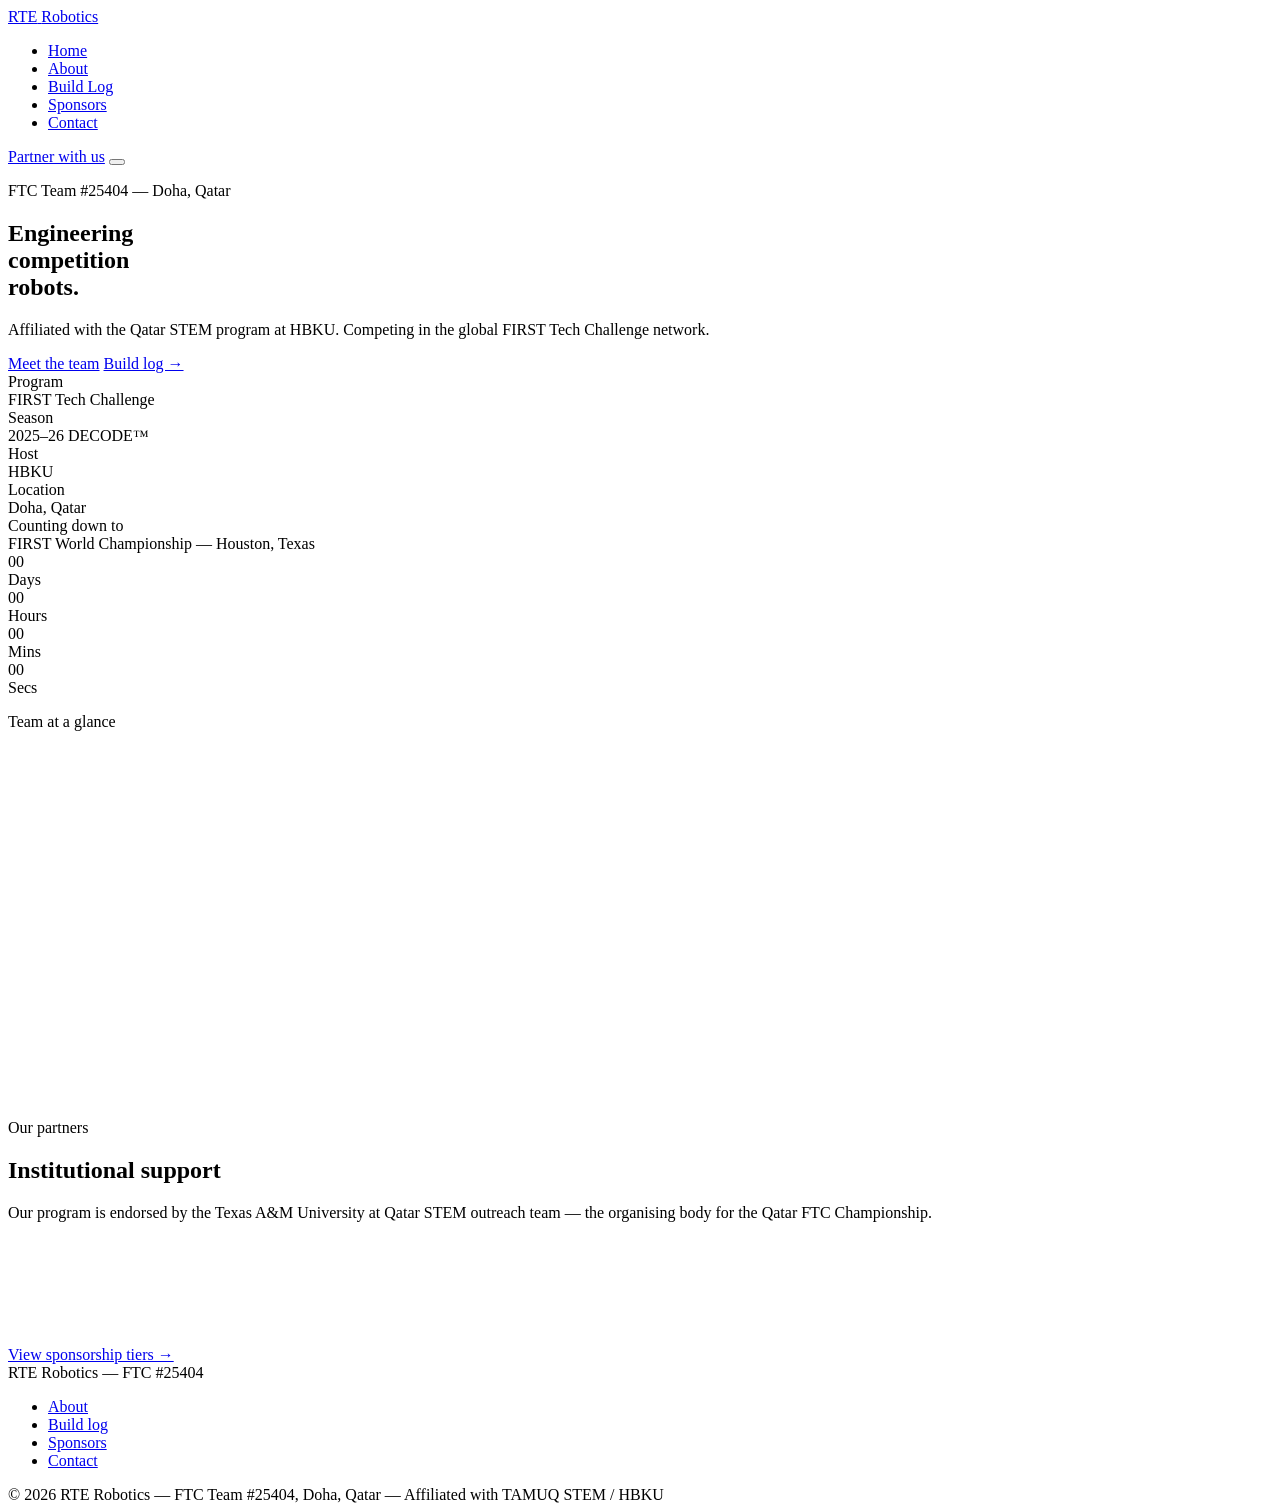
==== index.html @ 585e58b5 "init" ====
<!DOCTYPE html>
<html lang="en">
<head>
<meta charset="UTF-8">
<meta name="viewport" content="width=device-width, initial-scale=1.0">
<meta name="description" content="RTE Robotics — FTC Team #25404, Doha, Qatar. Affiliated with TAMUQ STEM program at HBKU.">

<title>RTE Robotics — FTC Team #25404</title>

<link rel="stylesheet" href="css/style.css">
</head>
<body>

<nav>
  <a href="index.html" class="nav-logo">RTE<span> </span>Robotics</a>
  <ul class="nav-links">
    <li><a href="index.html">Home</a></li>
    <li><a href="about.html">About</a></li>
    <li><a href="buildlog.html">Build Log</a></li>
    <li><a href="sponsors.html">Sponsors</a></li>
    <li><a href="contact.html">Contact</a></li>
  </ul>
  <a href="sponsors.html" class="nav-cta">Partner with us</a>
  <button class="nav-hamburger" aria-label="Menu">
    <span></span><span></span><span></span>
  </button>
</nav>

<div class="page">

  <!-- HERO -->
  <section class="hero grid-bg">
    <div class="hero-inner">
      <p class="hero-tag fade-up">FTC Team #25404 &mdash; Doha, Qatar</p>
      <h1 class="hero-title fade-up">
        Engineering<br><strong>competition</strong><br>robots. 
      </h1>
      <p class="hero-sub fade-up">
        Affiliated with the Qatar STEM program at HBKU. 
        Competing in the global FIRST Tech Challenge network. 
      </p>
      <div class="hero-actions fade-up">
        <a href="about.html" class="btn-primary">Meet the team</a>
        <a href="buildlog.html" class="btn-secondary">Build log &rarr;</a>
      </div>

      <div class="hero-meta fade-up">
        <div class="hero-meta-item">
          <div class="hero-meta-label">Program</div>
          <div class="hero-meta-val">FIRST Tech Challenge</div>
        </div>

        <div class="hero-meta-item">
          <div class="hero-meta-label">Season</div>
          <div class="hero-meta-val">2025&ndash;26 DECODE&trade;</div>
        </div>

        <div class="hero-meta-item">
          <div class="hero-meta-label">Host</div>
          <div class="hero-meta-val">HBKU</div>
        </div>

        <div class="hero-meta-item">
          <div class="hero-meta-label">Location</div>
          <div class="hero-meta-val">Doha, Qatar</div>
        </div>

      </div>
    </div>
  </section>

  <!-- COUNTDOWN -->
  <div class="countdown-section">
    <div class="countdown-inner">
      <div>

        <div class="countdown-label">Counting down to</div>
        <div class="countdown-event">FIRST World Championship &mdash; Houston, Texas</div>
      </div>

      <div class="countdown-units">

        <div class="countdown-unit">
          <span class="countdown-num" id="cd-days">--</span>
          <div class="countdown-unit-label">Days</div>
        </div>

        <div class="countdown-unit">
          <span class="countdown-num" id="cd-hours">--</span>
          <div class="countdown-unit-label">Hours</div>
        </div>

        <div class="countdown-unit">
          <span class="countdown-num" id="cd-mins">--</span>
          <div class="countdown-unit-label">Mins</div>
        </div>

        <div class="countdown-unit">
          <span class="countdown-num" id="cd-secs">--</span>
          <div class="countdown-unit-label">Secs</div>
        </div>

      </div>
    </div>
  </div>

  <!-- STATS -->
  <section class="section">
    <p class="section-label">Team at a glance</p>
    <div class="stats-grid observe-fade">

      <div class="stat-card">
        <span class="stat-num" data-target="11">0</span>
        <div class="stat-label">Team members</div>
      </div>

      <div class="stat-card">
        <span class="stat-num" data-target="3">0</span>
        <div class="stat-label">Seasons competed</div>
      </div>

      <div class="stat-card">
        <span class="stat-num" data-target="2023">0</span>
        <div class="stat-label">Founded</div>
      </div>

    </div>
  </section>

  <div class="divider"></div>

  <!-- WHAT WE DO -->
  <section class="section">
    <div style="display:grid;grid-template-columns:1fr 1fr;gap:4rem;align-items:start;">
      <div class="observe-fade">
        <p class="section-label">What we do</p>
        <h2 class="section-title">Design. Build. <strong>Compete.</strong></h2>
        <p class="section-body">
          Each season FIRST releases a new engineering challenge. 
          We have roughly twelve weeks to design and build a competition robot from scratch — 
          applying mechanical design, control systems, and software disciplines that mirror real industry practice.
        </p>
        <a href="about.html" class="btn-secondary mt-4" style="display:inline-block">Learn more &rarr;</a>
      </div>
      <div class="observe-fade" style="display:flex;flex-direction:column;gap:1rem;">
        <div class="card">
          <div class="card-label">Mechanical</div>
          <div class="card-title">Custom robot design</div>
          <div class="card-body">Full CAD from scratch each season. 
            REV ecosystem, custom 3D-printed brackets and modules, 
            </div>
        </div>
        <div class="card">
          <div class="card-label">Software</div>
          <div class="card-title">Control systems + autonomous</div>
          <div class="card-body">Custom PIDF controllers,
             Pedro Pathing odometry-based path planning,
            FTC Panels experimentation</div>
        </div>
        <div class="card">
          <div class="card-label">Competition</div>
          <div class="card-title">Qatar FTC Championship</div>
          <div class="card-body">Competing against the strongest student engineering teams in the region, targeting Worlds advancement.</div>
        </div>
      </div>
    </div>
  </section>

  <div class="divider"></div>

  <!-- SPONSORS PREVIEW -->
  <section class="section">
    <p class="section-label">Our partners</p>
    <h2 class="section-title">Institutional <strong>support</strong></h2>
    <p class="section-body mb-4">
      Our program is endorsed by the Texas A&amp;M University at Qatar STEM outreach team — the organising body for the Qatar FTC Championship.
    </p>
    <div class="sponsor-grid observe-fade">
      <div class="sponsor-slot">
        <div class="sponsor-placeholder">TAMUQ STEM<br><span style="font-size:9px;opacity:0.5">Institutional partner</span></div>
      </div>
      <div class="sponsor-slot">
        <div class="sponsor-placeholder">HBKU<br><span style="font-size:9px;opacity:0.5">Host institution</span></div>
      </div>
      <div class="sponsor-slot">
        <div class="sponsor-placeholder" style="opacity:0.35">Your logo here</div>
      </div>
      <div class="sponsor-slot">
        <div class="sponsor-placeholder" style="opacity:0.35">Your logo here</div>
      </div>
    </div>
    <div class="mt-4">
      <a href="sponsors.html" class="btn-secondary">View sponsorship tiers &rarr;</a>
    </div>
  </section>

  <!-- FOOTER -->
  <footer>
    <div class="footer-inner">
      <div class="footer-logo">RTE<span> </span>Robotics &mdash; FTC #25404</div>
      <ul class="footer-links">
        <li><a href="about.html">About</a></li>
        <li><a href="buildlog.html">Build log</a></li>
        <li><a href="sponsors.html">Sponsors</a></li>
        <li><a href="contact.html">Contact</a></li>
      </ul>
      <div class="footer-copy">
        &copy; 2026 RTE Robotics &mdash; FTC Team #25404, Doha, Qatar &mdash; Affiliated with TAMUQ STEM / HBKU
      </div>
    </div>
  </footer>

</div>
<script src="js/main.js"></script>
</body>
</html>
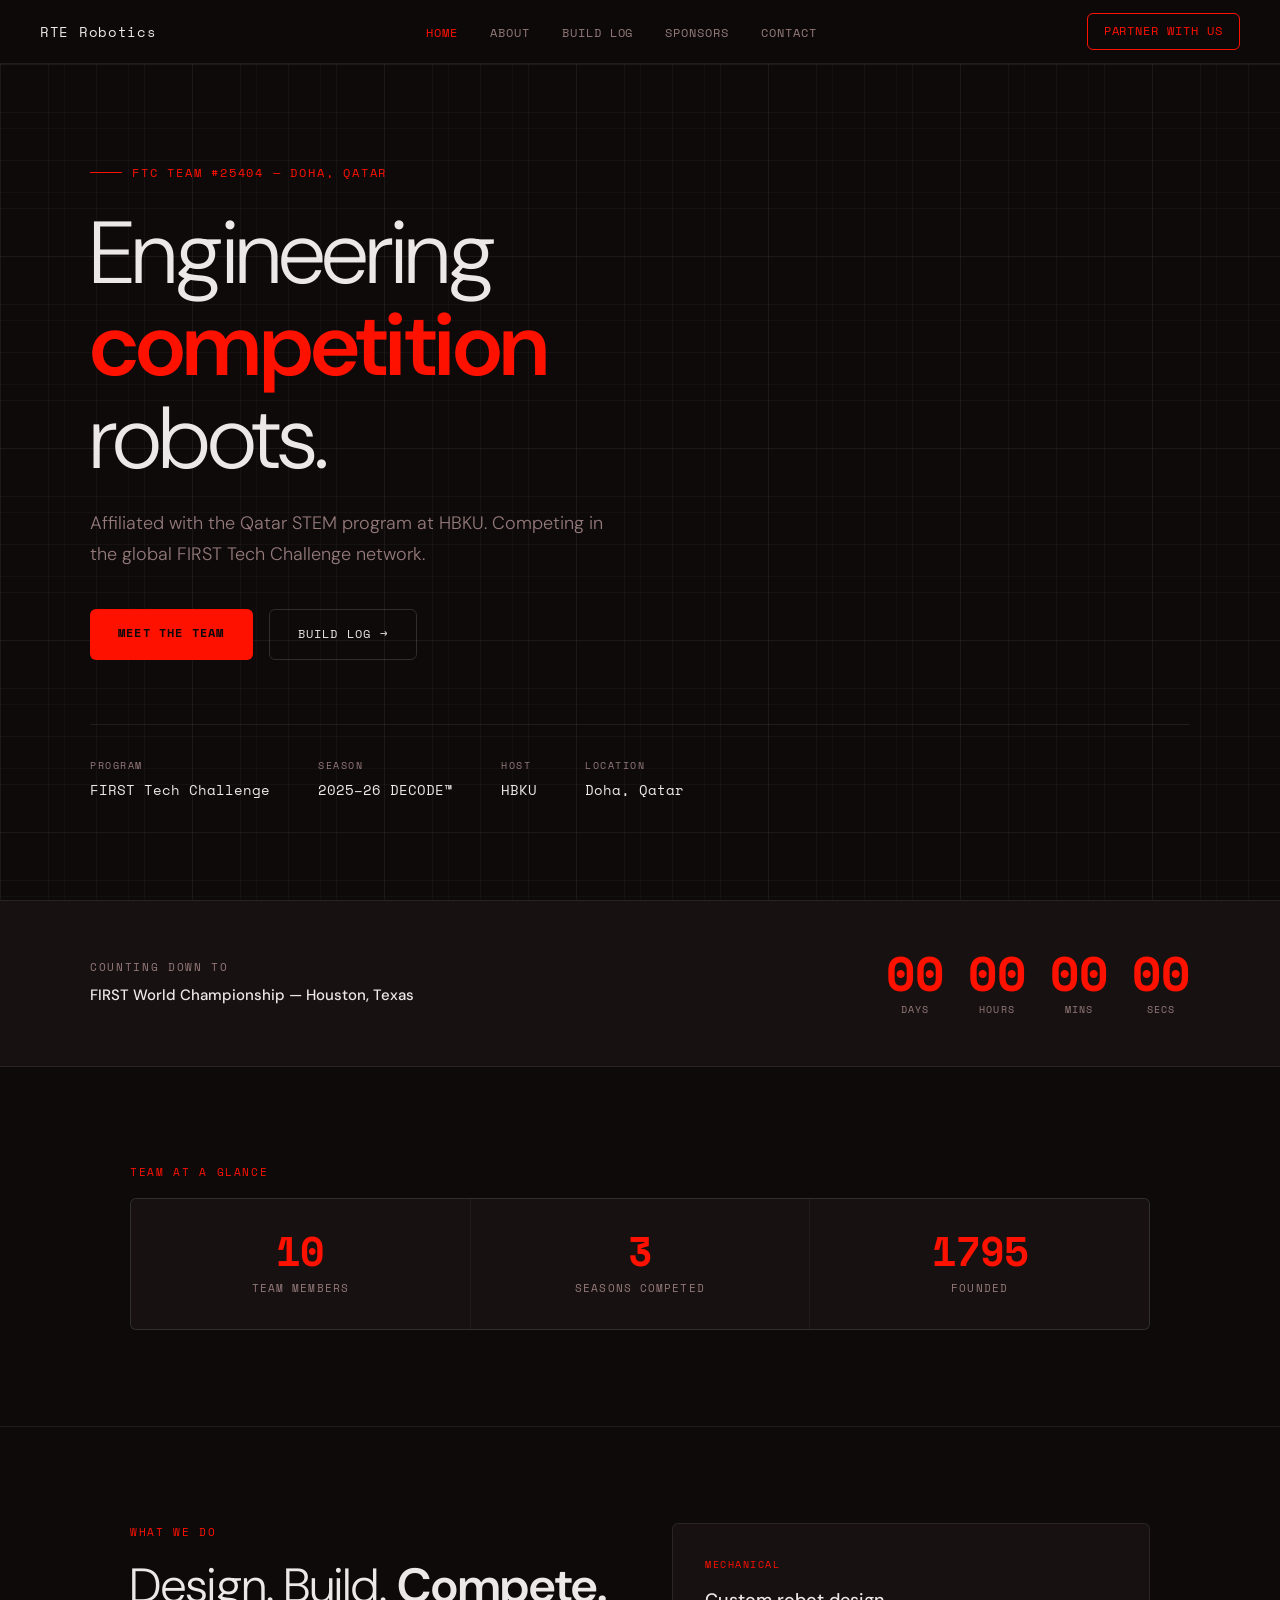
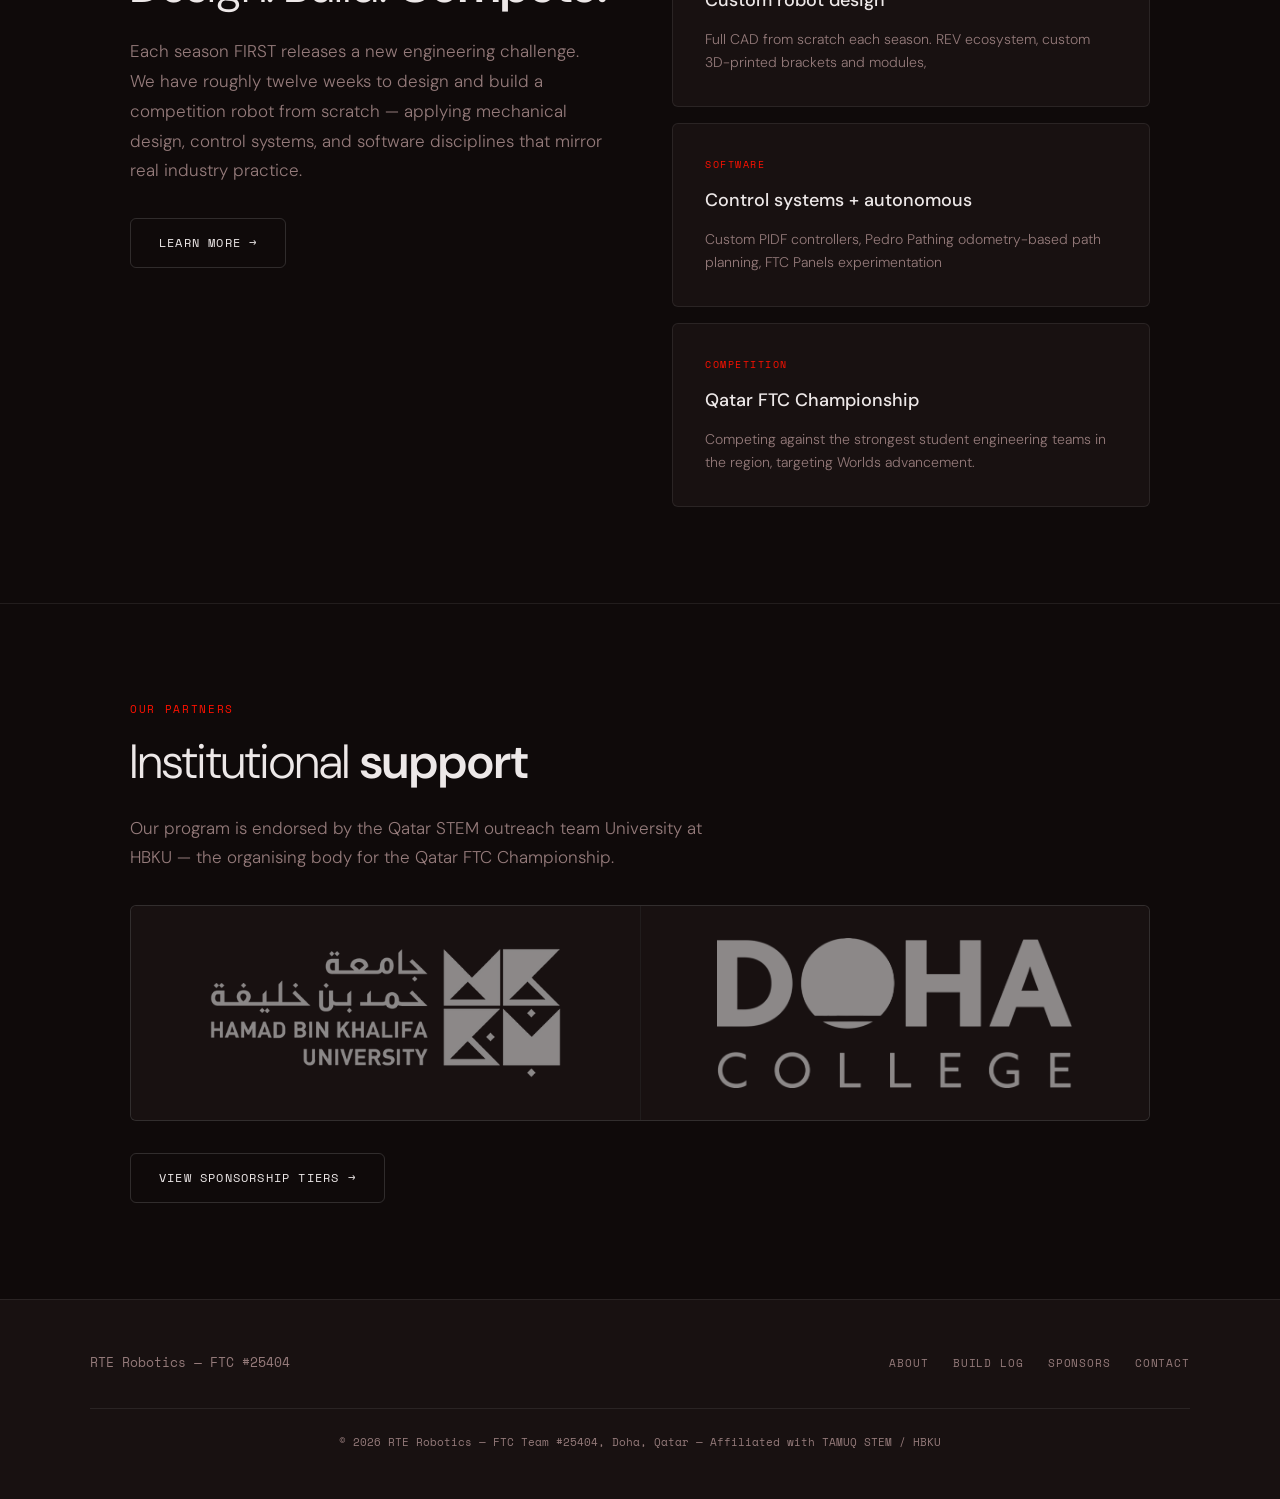
==== commit 8f0926bc: "Added Sponsor links and photos" ====
--- a/index.html
+++ b/index.html
@@ -173,20 +173,18 @@
     <p class="section-label">Our partners</p>
     <h2 class="section-title">Institutional <strong>support</strong></h2>
     <p class="section-body mb-4">
-      Our program is endorsed by the Texas A&amp;M University at Qatar STEM outreach team — the organising body for the Qatar FTC Championship.
+      Our program is endorsed by the Qatar STEM outreach team University at HBKU — the organising body for the Qatar FTC Championship.
     </p>
     <div class="sponsor-grid observe-fade">
       <div class="sponsor-slot">
-        <div class="sponsor-placeholder">TAMUQ STEM<br><span style="font-size:9px;opacity:0.5">Institutional partner</span></div>
+        <a href="https://www.hbku.edu.qa/en/stem" target="_blank">
+          <img src="Logos/HBKU logo.png" alt="HBKU" width="300px" height="150">
+        </a>
       </div>
       <div class="sponsor-slot">
-        <div class="sponsor-placeholder">HBKU<br><span style="font-size:9px;opacity:0.5">Host institution</span></div>
-      </div>
-      <div class="sponsor-slot">
-        <div class="sponsor-placeholder" style="opacity:0.35">Your logo here</div>
-      </div>
-      <div class="sponsor-slot">
-        <div class="sponsor-placeholder" style="opacity:0.35">Your logo here</div>
+        <a href="https://www.dohacollege.com/" target="_blank">
+          <img src="Logos/Doha-College.png" alt="DC" width="300" height="150">
+        </a>
       </div>
     </div>
     <div class="mt-4">
--- a/css/style.css
+++ b/css/style.css
@@ -0,0 +1,826 @@
+@import url('https://fonts.googleapis.com/css2?family=Space+Mono:ital,wght@0,400;0,700;1,400&family=DM+Sans:ital,opsz,wght@0,9..40,300;0,9..40,400;0,9..40,500;0,9..40,600;1,9..40,300&display=swap');
+
+:root {
+  --bg: #0f0a0a;
+  --bg2: #181111;
+  --bg3: #221818;
+  --border: rgba(255, 255, 255, 0.08);
+  --border2: rgba(255,255,255,0.14);
+  --accent: #ff1100;
+  --accent2: #bb2500;
+  --text: #ede8e8;
+  --muted: #947a7a;
+  --mono: 'Space Mono', monospace;
+  --sans: 'DM Sans', sans-serif;
+  --radius: 6px;
+  --nav-h: 64px;
+}
+
+*, *::before, *::after { box-sizing: border-box; margin: 0; padding: 0; }
+
+html { scroll-behavior: smooth; }
+
+body {
+  background: var(--bg);
+  color: var(--text);
+  font-family: var(--sans);
+  font-size: 16px;
+  line-height: 1.7;
+  font-weight: 300;
+  -webkit-font-smoothing: antialiased;
+}
+
+a { color: var(--accent); text-decoration: none; }
+a:hover { text-decoration: underline; }
+
+img { max-width: 100%; display: block; }
+
+/* ── NAV ── */
+nav {
+  position: fixed;
+  top: 0; left: 0; right: 0;
+  height: var(--nav-h);
+  background: rgba(15, 10, 10, 0.92);
+  backdrop-filter: blur(12px);
+  border-bottom: 1px solid var(--border);
+  display: flex;
+  align-items: center;
+  justify-content: space-between;
+  padding: 0 2.5rem;
+  z-index: 100;
+}
+
+.nav-logo {
+  font-family: var(--mono);
+  font-size: 14px;
+  color: var(--text);
+  letter-spacing: 0.05em;
+}
+
+.nav-logo span { color: var(--accent); }
+
+.nav-links {
+  display: flex;
+  gap: 2rem;
+  list-style: none;
+}
+
+.nav-links a {
+  font-family: var(--mono);
+  font-size: 12px;
+  color: var(--muted);
+  letter-spacing: 0.08em;
+  text-transform: uppercase;
+  transition: color 0.2s;
+}
+
+.nav-links a:hover,
+.nav-links a.active { color: var(--accent); text-decoration: none; }
+
+.nav-cta {
+  font-family: var(--mono);
+  font-size: 12px;
+  letter-spacing: 0.08em;
+  text-transform: uppercase;
+  color: var(--accent);
+  border: 1px solid var(--accent);
+  padding: 7px 16px;
+  border-radius: var(--radius);
+  transition: background 0.2s, color 0.2s;
+}
+
+.nav-cta:hover {
+  background: var(--accent);
+  color: var(--bg);
+  text-decoration: none;
+}
+
+.nav-hamburger {
+  display: none;
+  flex-direction: column;
+  gap: 5px;
+  cursor: pointer;
+  background: none;
+  border: none;
+  padding: 4px;
+}
+
+.nav-hamburger span {
+  display: block;
+  width: 22px;
+  height: 1.5px;
+  background: var(--text);
+  transition: all 0.3s;
+}
+
+/* ── PAGE WRAPPER ── */
+.page { padding-top: var(--nav-h); min-height: 100vh; }
+
+/* ── SECTION UTILITIES ── */
+.section { padding: 6rem 2.5rem; max-width: 1100px; margin: 0 auto; }
+.section-sm { padding: 4rem 2.5rem; max-width: 1100px; margin: 0 auto; }
+
+.section-label {
+  font-family: var(--mono);
+  font-size: 11px;
+  letter-spacing: 0.15em;
+  text-transform: uppercase;
+  color: var(--accent);
+  margin-bottom: 1rem;
+}
+
+.section-title {
+  font-family: var(--sans);
+  font-size: clamp(2rem, 4vw, 3rem);
+  font-weight: 300;
+  line-height: 1.15;
+  margin-bottom: 1.5rem;
+}
+
+.section-title strong { font-weight: 600; }
+
+.section-body {
+  color: var(--muted);
+  max-width: 600px;
+  font-size: 17px;
+  line-height: 1.75;
+}
+
+/* ── GRID LINES BG ── */
+.grid-bg {
+  background-image:
+    linear-gradient(rgba(255, 255, 255, 0.03) 1px, transparent 1px),
+    linear-gradient(90deg, rgba(255, 255, 255, 0.03) 1px, transparent 1px);
+  background-size: 48px 48px;
+}
+
+/* ── HERO ── */
+.hero {
+  min-height: calc(100vh - var(--nav-h));
+  display: flex;
+  flex-direction: column;
+  justify-content: center;
+  padding: 0 2.5rem;
+  position: relative;
+  overflow: hidden;
+}
+
+.hero::before {
+  content: '';
+  position: absolute;
+  inset: 0;
+  background-image:
+    linear-gradient(rgba(255,255,255,0.025) 1px, transparent 1px),
+    linear-gradient(90deg, rgba(255,255,255,0.025) 1px, transparent 1px);
+  background-size: 64px 64px;
+  pointer-events: none;
+}
+
+.hero-inner { max-width: 1100px; margin: 0 auto; width: 100%; position: relative; }
+
+.hero-tag {
+  font-family: var(--mono);
+  font-size: 12px;
+  letter-spacing: 0.15em;
+  text-transform: uppercase;
+  color: var(--accent);
+  margin-bottom: 1.5rem;
+  display: flex;
+  align-items: center;
+  gap: 10px;
+}
+
+.hero-tag::before {
+  content: '';
+  display: block;
+  width: 32px;
+  height: 1px;
+  background: var(--accent);
+}
+
+.hero-title {
+  font-size: clamp(3rem, 7vw, 5.5rem);
+  font-weight: 300;
+  line-height: 1.05;
+  margin-bottom: 1.5rem;
+  letter-spacing: -0.02em;
+}
+
+.hero-title strong {
+  font-weight: 600;
+  color: var(--accent);
+}
+
+.hero-sub {
+  font-size: 18px;
+  color: var(--muted);
+  max-width: 520px;
+  margin-bottom: 2.5rem;
+  font-weight: 300;
+}
+
+.hero-actions { display: flex; gap: 1rem; flex-wrap: wrap; }
+
+.btn-primary {
+  display: inline-block;
+  font-family: var(--mono);
+  font-size: 12px;
+  letter-spacing: 0.1em;
+  text-transform: uppercase;
+  background: var(--accent);
+  color: var(--bg);
+  padding: 14px 28px;
+  border-radius: var(--radius);
+  font-weight: 700;
+  transition: opacity 0.2s;
+}
+
+.btn-primary:hover { opacity: 0.85; text-decoration: none; }
+
+.btn-secondary {
+  display: inline-block;
+  font-family: var(--mono);
+  font-size: 12px;
+  letter-spacing: 0.1em;
+  text-transform: uppercase;
+  border: 1px solid var(--border2);
+  color: var(--text);
+  padding: 14px 28px;
+  border-radius: var(--radius);
+  transition: border-color 0.2s, color 0.2s;
+}
+
+.btn-secondary:hover { border-color: var(--accent); color: var(--accent); text-decoration: none; }
+
+.hero-meta {
+  margin-top: 4rem;
+  display: flex;
+  gap: 3rem;
+  flex-wrap: wrap;
+  border-top: 1px solid var(--border);
+  padding-top: 2rem;
+}
+
+.hero-meta-item {}
+.hero-meta-label {
+  font-family: var(--mono);
+  font-size: 10px;
+  letter-spacing: 0.15em;
+  text-transform: uppercase;
+  color: var(--muted);
+  margin-bottom: 4px;
+}
+.hero-meta-val {
+  font-family: var(--mono);
+  font-size: 14px;
+  color: var(--text);
+}
+
+/* ── COUNTDOWN ── */
+.countdown-section {
+  background: var(--bg2);
+  border-top: 1px solid var(--border);
+  border-bottom: 1px solid var(--border);
+  padding: 3rem 2.5rem;
+}
+
+.countdown-inner {
+  max-width: 1100px;
+  margin: 0 auto;
+  display: flex;
+  align-items: center;
+  justify-content: space-between;
+  flex-wrap: wrap;
+  gap: 2rem;
+}
+
+.countdown-label {
+  font-family: var(--mono);
+  font-size: 11px;
+  letter-spacing: 0.15em;
+  text-transform: uppercase;
+  color: var(--muted);
+  margin-bottom: 6px;
+}
+
+.countdown-event {
+  font-size: 15px;
+  font-weight: 500;
+  color: var(--text);
+}
+
+.countdown-units {
+  display: flex;
+  gap: 1.5rem;
+}
+
+.countdown-unit { text-align: center; }
+
+.countdown-num {
+  font-family: var(--mono);
+  font-size: clamp(2rem, 4vw, 3rem);
+  font-weight: 700;
+  color: var(--accent);
+  line-height: 1;
+  display: block;
+}
+
+.countdown-unit-label {
+  font-family: var(--mono);
+  font-size: 10px;
+  letter-spacing: 0.12em;
+  text-transform: uppercase;
+  color: var(--muted);
+  margin-top: 4px;
+}
+
+/* ── STAT CARDS ── */
+.stats-grid {
+  display: grid;
+  grid-template-columns: repeat(auto-fit, minmax(200px, 1fr));
+  gap: 1px;
+  background: var(--border);
+  border: 1px solid var(--border);
+  border-radius: var(--radius);
+  overflow: hidden;
+}
+
+.stat-card {
+  background: var(--bg2);
+  padding: 2rem;
+  text-align: center;
+}
+
+.stat-num {
+  font-family: var(--mono);
+  font-size: 2.5rem;
+  font-weight: 700;
+  color: var(--accent);
+  line-height: 1;
+  display: block;
+}
+
+.stat-label {
+  font-family: var(--mono);
+  font-size: 11px;
+  letter-spacing: 0.1em;
+  text-transform: uppercase;
+  color: var(--muted);
+  margin-top: 8px;
+}
+
+/* ── CARDS ── */
+.card {
+  background: var(--bg2);
+  border: 1px solid var(--border);
+  border-radius: var(--radius);
+  padding: 2rem;
+  transition: border-color 0.2s;
+}
+
+.card:hover { border-color: var(--border2); }
+
+.card-label {
+  font-family: var(--mono);
+  font-size: 10px;
+  letter-spacing: 0.15em;
+  text-transform: uppercase;
+  color: var(--accent);
+  margin-bottom: 0.75rem;
+}
+
+.card-title {
+  font-size: 18px;
+  font-weight: 500;
+  margin-bottom: 0.75rem;
+}
+
+.card-body {
+  font-size: 14px;
+  color: var(--muted);
+  line-height: 1.65;
+}
+
+/* ── SPONSOR GRID ── */
+.sponsor-grid {
+  display: grid;
+  grid-template-columns: repeat(auto-fit, minmax(160px, 1fr));
+  gap: 1px;
+  background: var(--border);
+  border: 1px solid var(--border);
+  border-radius: var(--radius);
+  overflow: hidden;
+}
+
+.sponsor-slot {
+  background: var(--bg2);
+  padding: 2rem;
+  display: flex;
+  align-items: center;
+  justify-content: center;
+  min-height: 100px;
+  transition: background 0.2s;
+}
+
+.sponsor-slot:hover { background: var(--bg3); }
+
+.sponsor-slot img {
+  max-height: 1000px;
+  width: auto;
+  filter: brightness(0) invert(1);
+  opacity: 0.5;
+  transition: opacity 0.2s;
+}
+
+.sponsor-slot:hover img { opacity: 0.9; }
+
+.sponsor-placeholder {
+  font-family: var(--mono);
+  font-size: 11px;
+  color: var(--muted);
+  letter-spacing: 0.08em;
+  text-align: center;
+}
+
+/* ── TIER TABLE ── */
+.tier-grid {
+  display: grid;
+  grid-template-columns: repeat(auto-fit, minmax(220px, 1fr));
+  gap: 1rem;
+  margin-top: 2rem;
+}
+
+.tier-card {
+  background: var(--bg2);
+  border: 1px solid var(--border);
+  border-radius: var(--radius);
+  padding: 2rem;
+  position: relative;
+  transition: border-color 0.2s;
+}
+
+.tier-card.featured {
+  border-color: var(--accent);
+}
+
+.tier-card.featured::before {
+  content: 'Most popular';
+  position: absolute;
+  top: -11px;
+  left: 50%;
+  transform: translateX(-50%);
+  background: var(--accent);
+  color: var(--bg);
+  font-family: var(--mono);
+  font-size: 9px;
+  letter-spacing: 0.12em;
+  text-transform: uppercase;
+  padding: 3px 10px;
+  border-radius: 20px;
+  font-weight: 700;
+  white-space: nowrap;
+}
+
+.tier-name {
+  font-family: var(--mono);
+  font-size: 11px;
+  letter-spacing: 0.15em;
+  text-transform: uppercase;
+  color: var(--muted);
+  margin-bottom: 0.5rem;
+}
+
+.tier-price {
+  font-family: var(--mono);
+  font-size: 2rem;
+  font-weight: 700;
+  color: var(--text);
+  margin-bottom: 1.5rem;
+  line-height: 1;
+}
+
+.tier-price span {
+  font-size: 14px;
+  font-weight: 400;
+  color: var(--muted);
+}
+
+.tier-benefits {
+  list-style: none;
+  display: flex;
+  flex-direction: column;
+  gap: 0.6rem;
+}
+
+.tier-benefits li {
+  font-size: 13px;
+  color: var(--muted);
+  padding-left: 1.2rem;
+  position: relative;
+}
+
+.tier-benefits li::before {
+  content: '→';
+  position: absolute;
+  left: 0;
+  color: var(--accent);
+  font-family: var(--mono);
+  font-size: 12px;
+}
+
+/* ── TEAM GRID ── */
+.team-grid {
+  display: grid;
+  grid-template-columns: repeat(auto-fit, minmax(200px, 1fr));
+  gap: 1rem;
+  margin-top: 2rem;
+}
+
+.team-card {
+  background: var(--bg2);
+  border: 1px solid var(--border);
+  border-radius: var(--radius);
+  padding: 1.5rem;
+  text-align: center;
+}
+
+.team-avatar {
+  width: 64px;
+  height: 64px;
+  border-radius: 50%;
+  background: var(--bg3);
+  border: 1px solid var(--border2);
+  display: flex;
+  align-items: center;
+  justify-content: center;
+  font-family: var(--mono);
+  font-size: 18px;
+  font-weight: 700;
+  color: var(--accent);
+  margin: 0 auto 1rem;
+}
+
+.team-name { font-size: 15px; font-weight: 500; margin-bottom: 4px; }
+.team-role { font-family: var(--mono); font-size: 11px; color: var(--muted); letter-spacing: 0.08em; }
+
+/* ── BUILD LOG ── */
+.post-list { display: flex; flex-direction: column; gap: 1px; background: var(--border); border: 1px solid var(--border); border-radius: var(--radius); overflow: hidden; }
+
+.post-item {
+  background: var(--bg2);
+  padding: 1.75rem 2rem;
+  display: grid;
+  grid-template-columns: 1fr auto;
+  gap: 1rem;
+  align-items: start;
+  transition: background 0.2s;
+  cursor: pointer;
+}
+
+.post-item:hover { background: var(--bg3); }
+
+.post-tag {
+  font-family: var(--mono);
+  font-size: 10px;
+  letter-spacing: 0.12em;
+  text-transform: uppercase;
+  color: var(--accent);
+  margin-bottom: 0.4rem;
+}
+
+.post-title { font-size: 17px; font-weight: 500; margin-bottom: 0.4rem; }
+.post-excerpt { font-size: 13px; color: var(--muted); line-height: 1.6; }
+
+.post-date {
+  font-family: var(--mono);
+  font-size: 11px;
+  color: var(--muted);
+  white-space: nowrap;
+  margin-top: 2px;
+}
+
+/* ── CONTACT FORM ── */
+.contact-grid {
+  display: grid;
+  grid-template-columns: 1fr 1fr;
+  gap: 4rem;
+  align-items: start;
+}
+
+.form-group { margin-bottom: 1.25rem; }
+
+.form-label {
+  display: block;
+  font-family: var(--mono);
+  font-size: 11px;
+  letter-spacing: 0.1em;
+  text-transform: uppercase;
+  color: var(--muted);
+  margin-bottom: 0.5rem;
+}
+
+.form-input,
+.form-textarea,
+.form-select {
+  width: 100%;
+  background: var(--bg2);
+  border: 1px solid var(--border);
+  border-radius: var(--radius);
+  padding: 12px 14px;
+  color: var(--text);
+  font-family: var(--sans);
+  font-size: 15px;
+  font-weight: 300;
+  outline: none;
+  transition: border-color 0.2s;
+  -webkit-appearance: none;
+}
+
+.form-input:focus,
+.form-textarea:focus,
+.form-select:focus { border-color: var(--accent); }
+
+.form-textarea { min-height: 140px; resize: vertical; }
+
+.form-submit {
+  width: 100%;
+  background: var(--accent);
+  color: var(--bg);
+  border: none;
+  border-radius: var(--radius);
+  padding: 14px;
+  font-family: var(--mono);
+  font-size: 12px;
+  letter-spacing: 0.1em;
+  text-transform: uppercase;
+  font-weight: 700;
+  cursor: pointer;
+  transition: opacity 0.2s;
+}
+
+.form-submit:hover { opacity: 0.85; }
+
+.contact-info-item {
+  margin-bottom: 1.5rem;
+}
+
+.contact-info-label {
+  font-family: var(--mono);
+  font-size: 10px;
+  letter-spacing: 0.15em;
+  text-transform: uppercase;
+  color: var(--muted);
+  margin-bottom: 4px;
+}
+
+.contact-info-val { font-size: 15px; }
+
+/* ── PAGE HERO ── */
+.page-hero {
+  padding: 5rem 2.5rem 3rem;
+  border-bottom: 1px solid var(--border);
+  background: var(--bg2);
+}
+
+.page-hero-inner { max-width: 1100px; margin: 0 auto; }
+
+.page-hero-tag {
+  font-family: var(--mono);
+  font-size: 11px;
+  letter-spacing: 0.15em;
+  text-transform: uppercase;
+  color: var(--accent);
+  margin-bottom: 1rem;
+}
+
+.page-hero-title {
+  font-size: clamp(2.2rem, 5vw, 4rem);
+  font-weight: 300;
+  line-height: 1.1;
+}
+
+.page-hero-title strong { font-weight: 600; }
+
+.page-hero-sub {
+  font-size: 17px;
+  color: var(--muted);
+  max-width: 560px;
+  margin-top: 1rem;
+  font-weight: 300;
+}
+
+/* ── FOOTER ── */
+footer {
+  border-top: 1px solid var(--border);
+  padding: 3rem 2.5rem;
+  background: var(--bg2);
+}
+
+.footer-inner {
+  max-width: 1100px;
+  margin: 0 auto;
+  display: flex;
+  justify-content: space-between;
+  align-items: center;
+  flex-wrap: wrap;
+  gap: 1.5rem;
+}
+
+.footer-logo {
+  font-family: var(--mono);
+  font-size: 13px;
+  color: var(--muted);
+}
+
+.footer-logo span { color: var(--accent); }
+
+.footer-links {
+  display: flex;
+  gap: 1.5rem;
+  list-style: none;
+}
+
+.footer-links a {
+  font-family: var(--mono);
+  font-size: 11px;
+  letter-spacing: 0.08em;
+  text-transform: uppercase;
+  color: var(--muted);
+  transition: color 0.2s;
+}
+
+.footer-links a:hover { color: var(--text); text-decoration: none; }
+
+.footer-copy {
+  font-family: var(--mono);
+  font-size: 11px;
+  color: var(--muted);
+  width: 100%;
+  text-align: center;
+  border-top: 1px solid var(--border);
+  padding-top: 1.5rem;
+  margin-top: 0.5rem;
+}
+
+/* ── DIVIDER ── */
+.divider { height: 1px; background: var(--border); margin: 0; }
+
+/* ── AWARDS ── */
+.awards-grid {
+  display: grid;
+  grid-template-columns: repeat(auto-fit, minmax(280px, 1fr));
+  gap: 1rem;
+  margin-top: 2rem;
+}
+
+/* ── RESPONSIVE ── */
+@media (max-width: 768px) {
+  .nav-links, .nav-cta { display: none; }
+  .nav-hamburger { display: flex; }
+  .nav-links.open {
+    display: flex;
+    flex-direction: column;
+    position: absolute;
+    top: var(--nav-h);
+    left: 0; right: 0;
+    background: var(--bg);
+    border-bottom: 1px solid var(--border);
+    padding: 1.5rem 2rem;
+    gap: 1.25rem;
+  }
+  .hero { padding: 3rem 1.5rem; }
+  .section, .section-sm { padding: 4rem 1.5rem; }
+  .contact-grid { grid-template-columns: 1fr; gap: 2rem; }
+  .hero-meta { gap: 1.5rem; }
+  .countdown-inner { flex-direction: column; gap: 1.5rem; }
+  .countdown-units { gap: 1rem; }
+  nav { padding: 0 1.5rem; }
+  .footer-inner { flex-direction: column; align-items: flex-start; }
+}
+
+/* ── ANIMATIONS ── */
+@keyframes fadeUp {
+  from { opacity: 0; transform: translateY(20px); }
+  to   { opacity: 1; transform: translateY(0); }
+}
+
+.fade-up {
+  opacity: 0;
+  animation: fadeUp 0.6s ease forwards;
+}
+
+.fade-up:nth-child(1) { animation-delay: 0.1s; }
+.fade-up:nth-child(2) { animation-delay: 0.2s; }
+.fade-up:nth-child(3) { animation-delay: 0.3s; }
+.fade-up:nth-child(4) { animation-delay: 0.4s; }
+
+/* ── INLINE UTILS ── */
+.mt-1 { margin-top: 0.5rem; }
+.mt-2 { margin-top: 1rem; }
+.mt-3 { margin-top: 1.5rem; }
+.mt-4 { margin-top: 2rem; }
+.mt-6 { margin-top: 3rem; }
+.mb-4 { margin-bottom: 2rem; }
+.text-accent { color: var(--accent); }
+.text-muted { color: var(--muted); }
+.mono { font-family: var(--mono); }
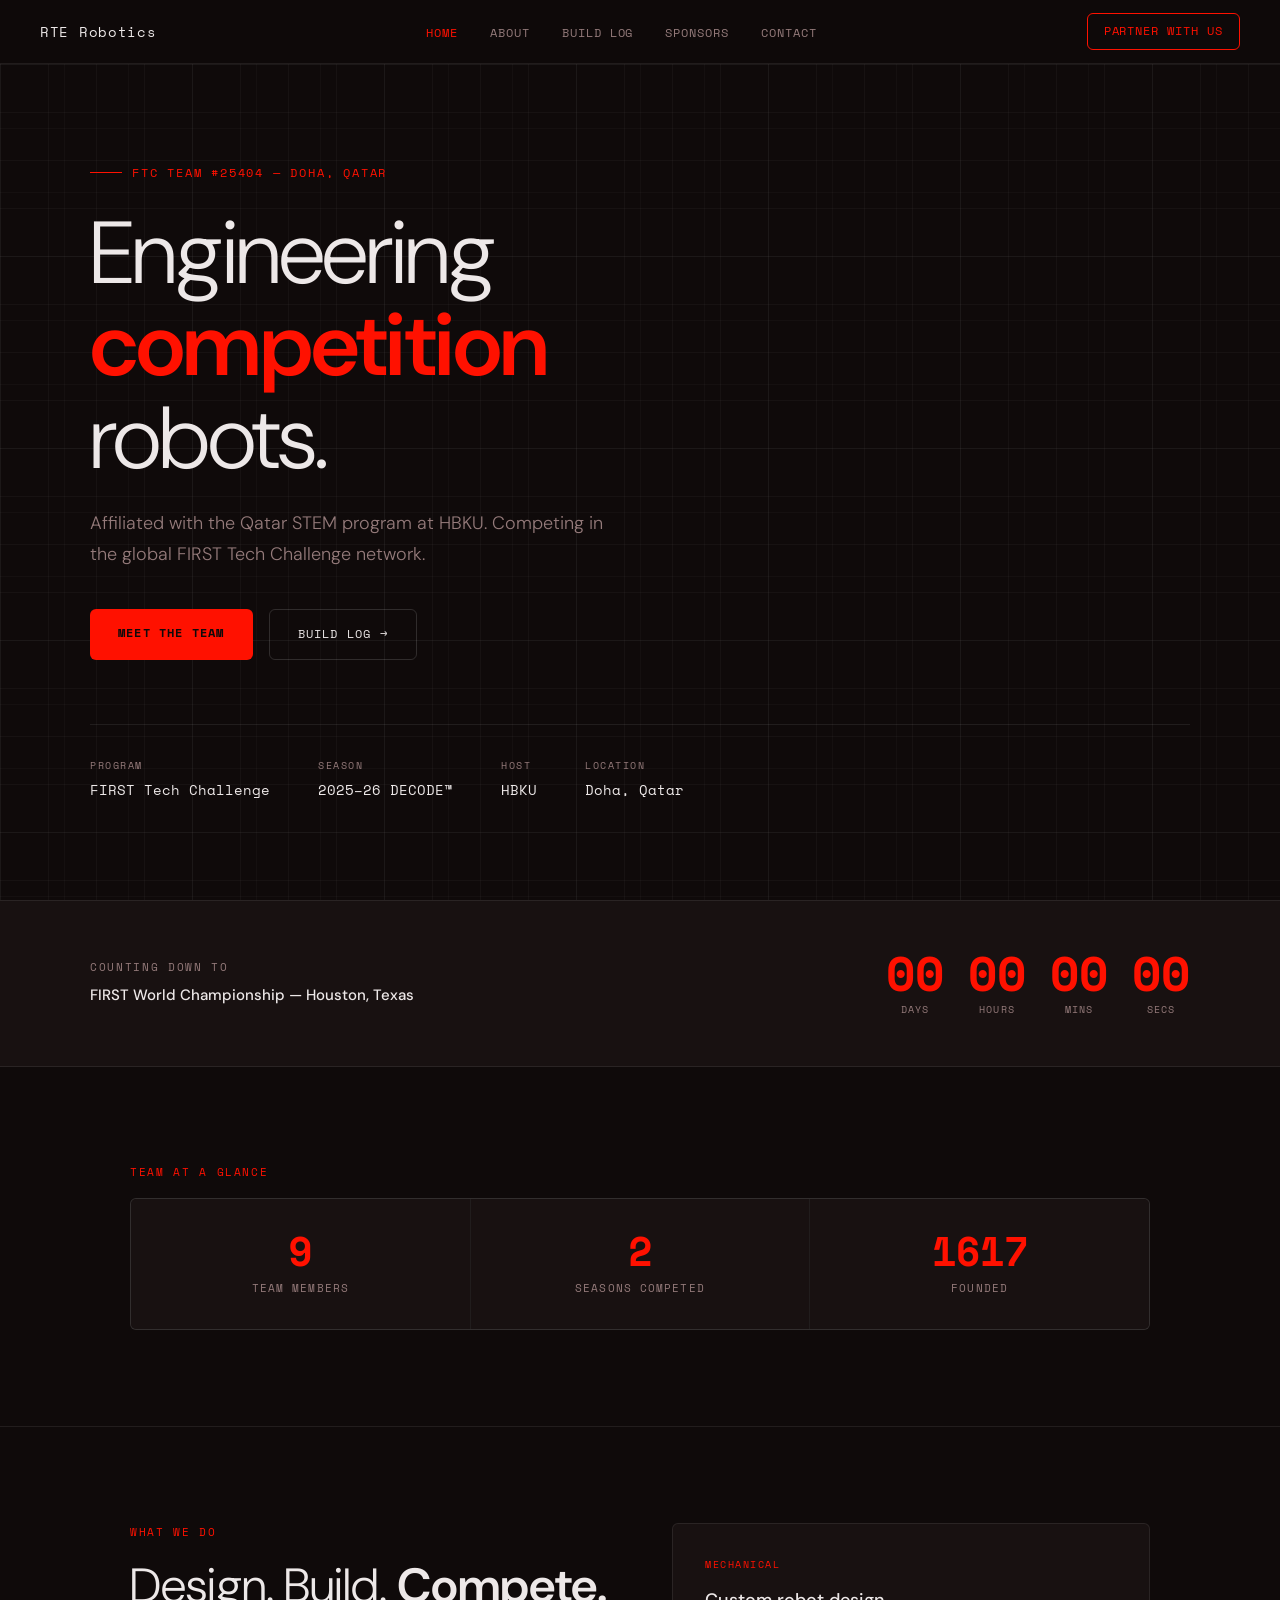
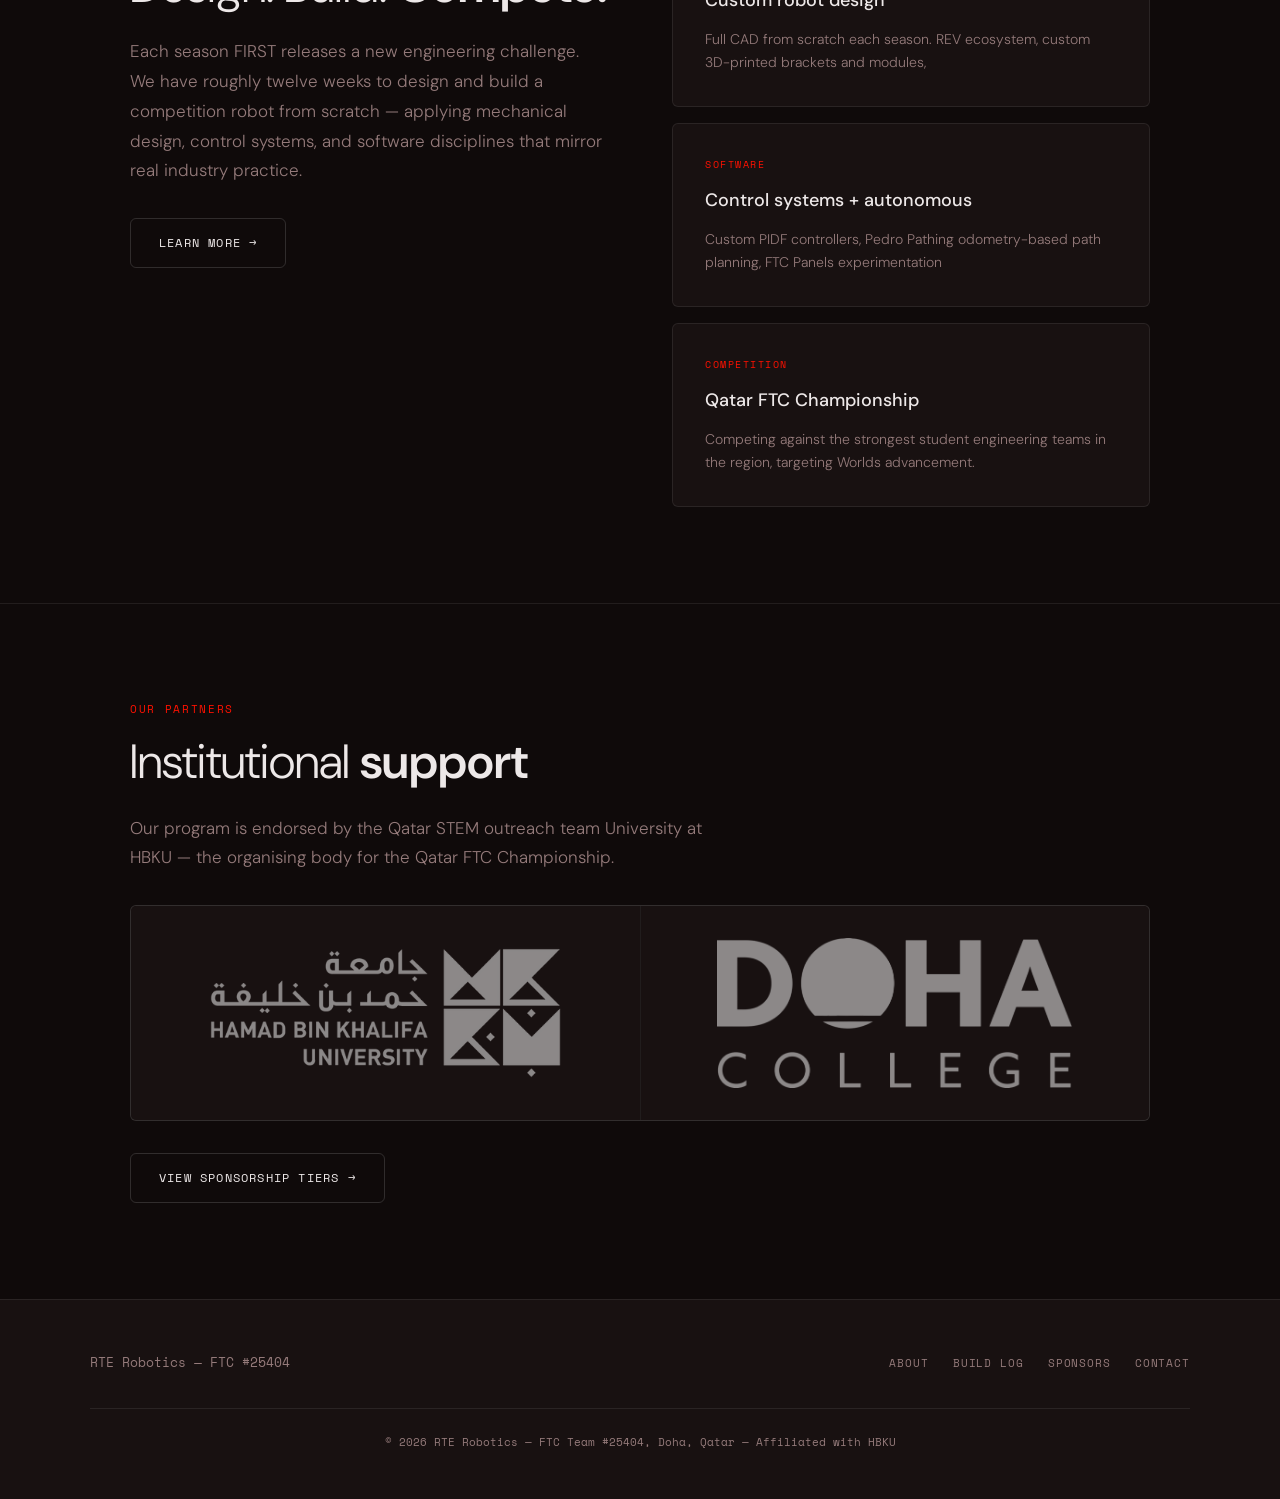
==== commit 7f6b87f1: "Fixed Header and replaced relations with TAMUQ with HBKU" ====
--- a/index.html
+++ b/index.html
@@ -3,7 +3,7 @@
 <head>
 <meta charset="UTF-8">
 <meta name="viewport" content="width=device-width, initial-scale=1.0">
-<meta name="description" content="RTE Robotics — FTC Team #25404, Doha, Qatar. Affiliated with TAMUQ STEM program at HBKU.">
+<meta name="description" content="RTE Robotics — FTC Team #25404, Doha, Qatar. Affiliated with the STEM program at HBKU.">
 
 <title>RTE Robotics — FTC Team #25404</title>
 
@@ -203,7 +203,7 @@
         <li><a href="contact.html">Contact</a></li>
       </ul>
       <div class="footer-copy">
-        &copy; 2026 RTE Robotics &mdash; FTC Team #25404, Doha, Qatar &mdash; Affiliated with TAMUQ STEM / HBKU
+        &copy; 2026 RTE Robotics &mdash; FTC Team #25404, Doha, Qatar &mdash; Affiliated with HBKU
       </div>
     </div>
   </footer>
